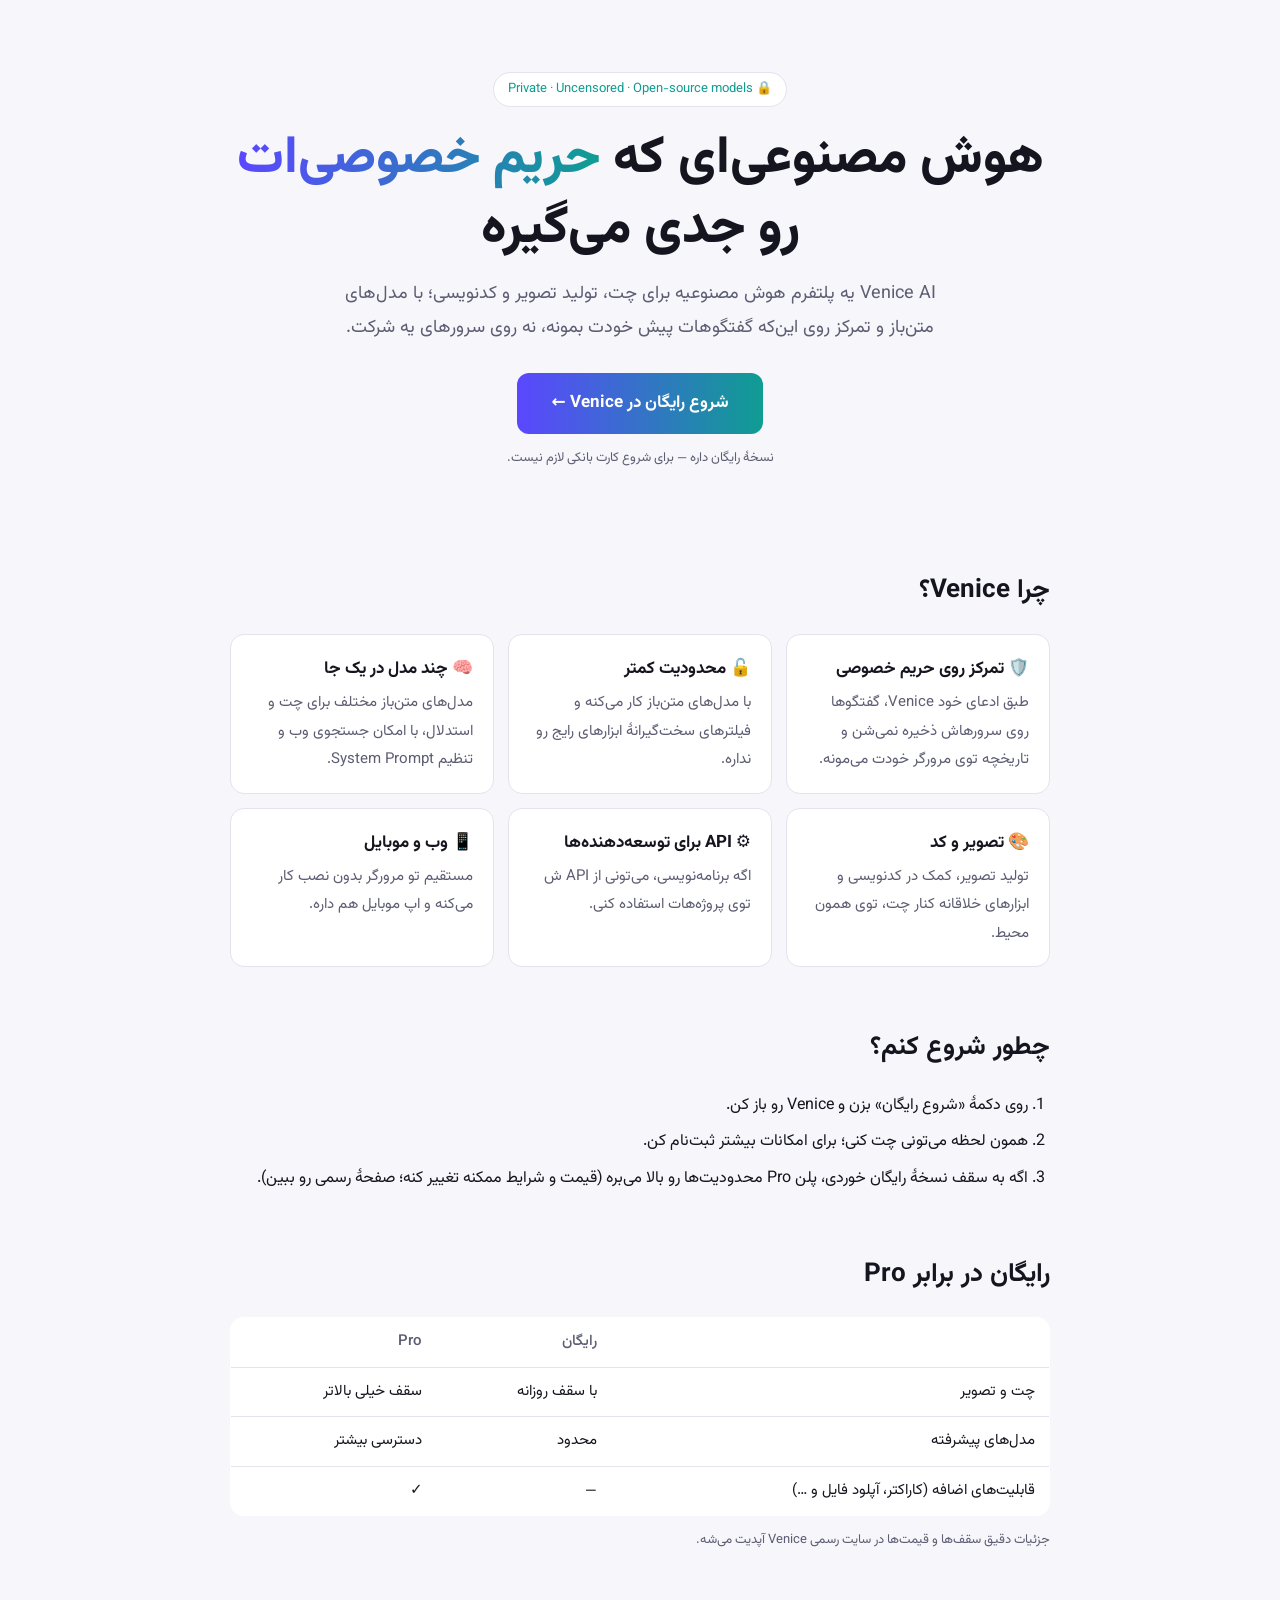
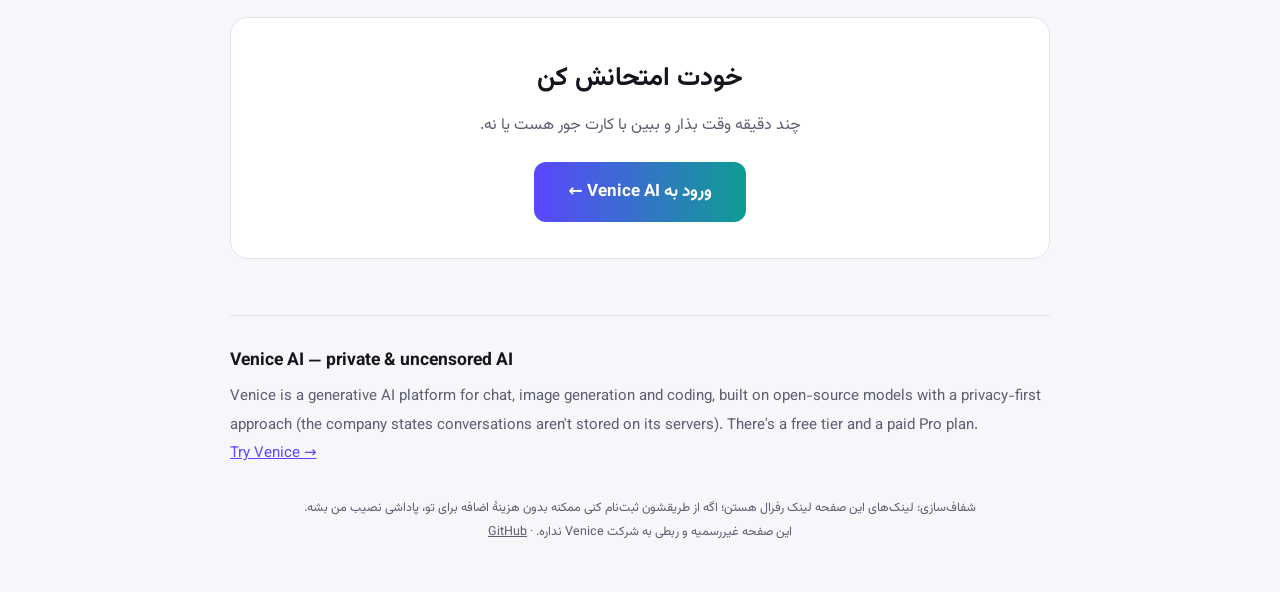
==== index.html @ 867e8a53 "Add Venice AI landing page" ====
<!DOCTYPE html>
<html lang="fa" dir="rtl">
<head>
<meta charset="UTF-8">
<meta name="viewport" content="width=device-width, initial-scale=1">
<title>Venice AI — هوش مصنوعی خصوصی و بدون سانسور</title>
<meta name="description" content="معرفی Venice AI: چت، تولید تصویر و کدنویسی با مدل‌های متن‌باز، با تمرکز روی حریم خصوصی. نسخهٔ رایگان دارد.">
<meta property="og:title" content="Venice AI — هوش مصنوعی خصوصی و بدون سانسور">
<meta property="og:description" content="چت، تصویر و کد با مدل‌های متن‌باز و تمرکز روی حریم خصوصی. شروع رایگان.">
<link href="https://fonts.googleapis.com/css2?family=Vazirmatn:wght@400;500;700;800&display=swap" rel="stylesheet">
<style>
:root{--bg:#0b0b10;--card:#14141c;--line:#23232f;--tx:#e8e8ef;--mut:#9a9aae;--ac:#8b7cff;--ac2:#4fd1c5}
@media(prefers-color-scheme:light){:root{--bg:#f6f6fb;--card:#fff;--line:#e3e3ee;--tx:#15151f;--mut:#5d5d73;--ac:#5b47ff;--ac2:#0f9d92}}
*{box-sizing:border-box}
body{margin:0;background:var(--bg);color:var(--tx);font-family:'Vazirmatn',system-ui,sans-serif;line-height:1.9}
.wrap{max-width:860px;margin:0 auto;padding:0 20px}
.hero{padding:72px 0 40px;text-align:center}
.badge{display:inline-block;font-size:13px;color:var(--ac2);border:1px solid var(--line);background:var(--card);padding:4px 14px;border-radius:99px}
h1{font-size:clamp(30px,6vw,52px);line-height:1.35;margin:18px 0 12px;font-weight:800}
h1 span{background:linear-gradient(90deg,var(--ac),var(--ac2));-webkit-background-clip:text;background-clip:text;color:transparent}
.lead{color:var(--mut);font-size:18px;max-width:620px;margin:0 auto 28px}
.btn{display:inline-block;background:linear-gradient(90deg,var(--ac),var(--ac2));color:#fff;text-decoration:none;font-weight:700;padding:14px 34px;border-radius:12px;font-size:17px;transition:transform .15s}
.btn:hover{transform:translateY(-2px)}
.note{color:var(--mut);font-size:13px;margin-top:12px}
h2{font-size:26px;margin:56px 0 18px}
.grid{display:grid;grid-template-columns:repeat(auto-fit,minmax(230px,1fr));gap:14px}
.card{background:var(--card);border:1px solid var(--line);border-radius:14px;padding:18px 20px}
.card b{display:block;font-size:17px;margin-bottom:4px}
.card p{margin:0;color:var(--mut);font-size:15px}
ol{padding-inline-start:22px}
li{margin:6px 0}
table{width:100%;border-collapse:collapse;background:var(--card);border:1px solid var(--line);border-radius:14px;overflow:hidden;font-size:15px}
th,td{padding:10px 14px;text-align:right;border-bottom:1px solid var(--line)}
th{color:var(--mut);font-weight:500}
tr:last-child td{border-bottom:0}
.cta{text-align:center;margin:64px 0 24px;padding:36px 20px;background:var(--card);border:1px solid var(--line);border-radius:18px}
.cta h2{margin:0 0 8px}
.cta p{color:var(--mut);margin:0 0 20px}
.en{margin-top:56px;padding-top:28px;border-top:1px solid var(--line);direction:ltr;text-align:left;color:var(--mut);font-size:15px}
.en h3{color:var(--tx);margin:0 0 6px}
.en a{color:var(--ac)}
footer{text-align:center;color:var(--mut);font-size:12.5px;padding:28px 0 48px}
footer a{color:var(--mut)}
</style>
</head>
<body>
<div class="wrap">

<section class="hero">
  <span class="badge">🔒 Private · Uncensored · Open-source models</span>
  <h1>هوش مصنوعی‌ای که <span>حریم خصوصی‌ات</span> رو جدی می‌گیره</h1>
  <p class="lead">Venice AI یه پلتفرم هوش مصنوعیه برای چت، تولید تصویر و کدنویسی؛ با مدل‌های متن‌باز و تمرکز روی این‌که گفتگوهات پیش خودت بمونه، نه روی سرورهای یه شرکت.</p>
  <a class="btn" href="https://venice.ai/chat?ref=HqKyx2" target="_blank" rel="noopener sponsored">شروع رایگان در Venice ←</a>
  <div class="note">نسخهٔ رایگان داره — برای شروع کارت بانکی لازم نیست.</div>
</section>

<h2>چرا Venice؟</h2>
<div class="grid">
  <div class="card"><b>🛡️ تمرکز روی حریم خصوصی</b><p>طبق ادعای خود Venice، گفتگوها روی سرورهاش ذخیره نمی‌شن و تاریخچه توی مرورگر خودت می‌مونه.</p></div>
  <div class="card"><b>🔓 محدودیت کمتر</b><p>با مدل‌های متن‌باز کار می‌کنه و فیلترهای سخت‌گیرانهٔ ابزارهای رایج رو نداره.</p></div>
  <div class="card"><b>🧠 چند مدل در یک جا</b><p>مدل‌های متن‌باز مختلف برای چت و استدلال، با امکان جستجوی وب و تنظیم System Prompt.</p></div>
  <div class="card"><b>🎨 تصویر و کد</b><p>تولید تصویر، کمک در کدنویسی و ابزارهای خلاقانه کنار چت، توی همون محیط.</p></div>
  <div class="card"><b>⚙️ API برای توسعه‌دهنده‌ها</b><p>اگه برنامه‌نویسی، می‌تونی از API ش توی پروژه‌هات استفاده کنی.</p></div>
  <div class="card"><b>📱 وب و موبایل</b><p>مستقیم تو مرورگر بدون نصب کار می‌کنه و اپ موبایل هم داره.</p></div>
</div>

<h2>چطور شروع کنم؟</h2>
<ol>
  <li>روی دکمهٔ «شروع رایگان» بزن و Venice رو باز کن.</li>
  <li>همون لحظه می‌تونی چت کنی؛ برای امکانات بیشتر ثبت‌نام کن.</li>
  <li>اگه به سقف نسخهٔ رایگان خوردی، پلن Pro محدودیت‌ها رو بالا می‌بره (قیمت و شرایط ممکنه تغییر کنه؛ صفحهٔ رسمی رو ببین).</li>
</ol>

<h2>رایگان در برابر Pro</h2>
<table>
  <tr><th></th><th>رایگان</th><th>Pro</th></tr>
  <tr><td>چت و تصویر</td><td>با سقف روزانه</td><td>سقف خیلی بالاتر</td></tr>
  <tr><td>مدل‌های پیشرفته</td><td>محدود</td><td>دسترسی بیشتر</td></tr>
  <tr><td>قابلیت‌های اضافه (کاراکتر، آپلود فایل و …)</td><td>—</td><td>✓</td></tr>
</table>
<div class="note">جزئیات دقیق سقف‌ها و قیمت‌ها در سایت رسمی Venice آپدیت می‌شه.</div>

<section class="cta">
  <h2>خودت امتحانش کن</h2>
  <p>چند دقیقه وقت بذار و ببین با کارت جور هست یا نه.</p>
  <a class="btn" href="https://venice.ai/chat?ref=HqKyx2" target="_blank" rel="noopener sponsored">ورود به Venice AI ←</a>
</section>

<section class="en">
  <h3>Venice AI — private &amp; uncensored AI</h3>
  Venice is a generative AI platform for chat, image generation and coding, built on open-source models with a privacy-first approach (the company states conversations aren't stored on its servers). There's a free tier and a paid Pro plan.
  <br><a href="https://venice.ai/chat?ref=HqKyx2" target="_blank" rel="noopener sponsored">Try Venice →</a>
</section>

<footer>
  شفاف‌سازی: لینک‌های این صفحه لینک رفرال هستن؛ اگه از طریقشون ثبت‌نام کنی ممکنه بدون هزینهٔ اضافه برای تو، پاداشی نصیب من بشه.<br>
  این صفحه غیررسمیه و ربطی به شرکت Venice نداره. · <a href="https://github.com/Hamedshahi5/venice-ai">GitHub</a>
</footer>

</div>
</body>
</html>
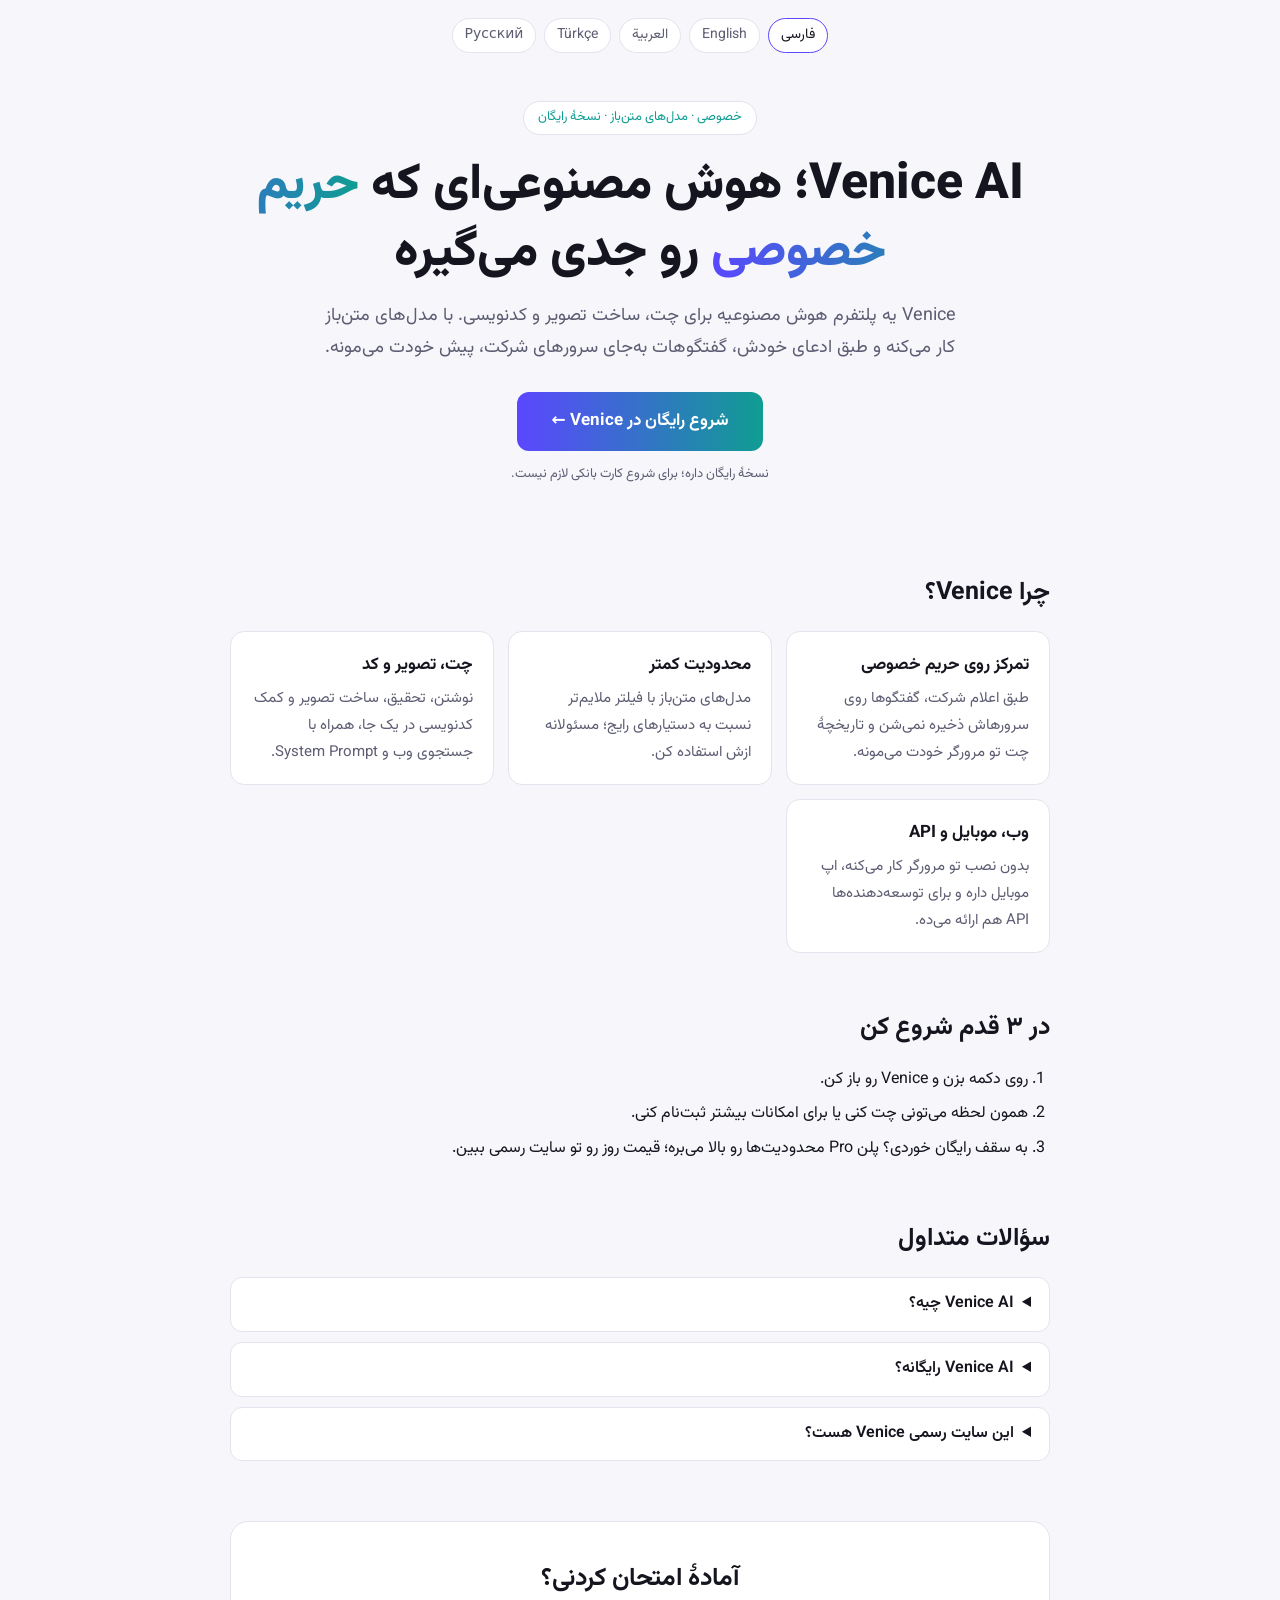
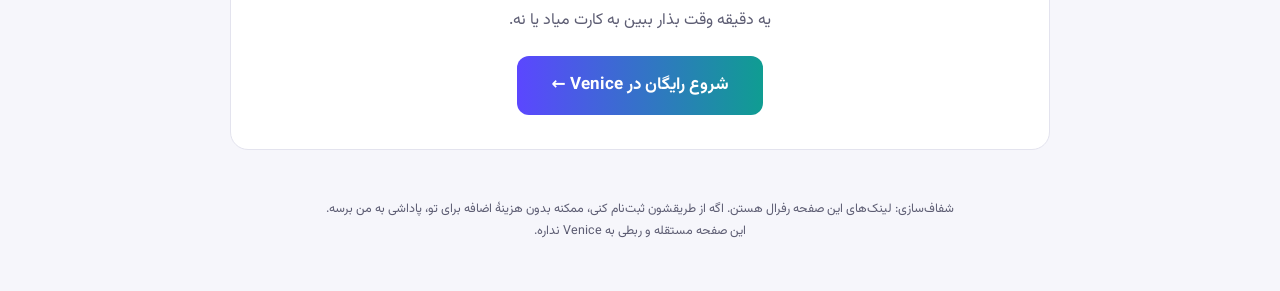
==== commit 339e498b: "Multilingual SEO pages (fa/en/ar/tr/ru), sitemap, OG image" ====
--- a/index.html
+++ b/index.html
@@ -3,100 +3,47 @@
 <head>
 <meta charset="UTF-8">
 <meta name="viewport" content="width=device-width, initial-scale=1">
-<title>Venice AI — هوش مصنوعی خصوصی و بدون سانسور</title>
-<meta name="description" content="معرفی Venice AI: چت، تولید تصویر و کدنویسی با مدل‌های متن‌باز، با تمرکز روی حریم خصوصی. نسخهٔ رایگان دارد.">
-<meta property="og:title" content="Venice AI — هوش مصنوعی خصوصی و بدون سانسور">
-<meta property="og:description" content="چت، تصویر و کد با مدل‌های متن‌باز و تمرکز روی حریم خصوصی. شروع رایگان.">
-<link href="https://fonts.googleapis.com/css2?family=Vazirmatn:wght@400;500;700;800&display=swap" rel="stylesheet">
-<style>
-:root{--bg:#0b0b10;--card:#14141c;--line:#23232f;--tx:#e8e8ef;--mut:#9a9aae;--ac:#8b7cff;--ac2:#4fd1c5}
-@media(prefers-color-scheme:light){:root{--bg:#f6f6fb;--card:#fff;--line:#e3e3ee;--tx:#15151f;--mut:#5d5d73;--ac:#5b47ff;--ac2:#0f9d92}}
-*{box-sizing:border-box}
-body{margin:0;background:var(--bg);color:var(--tx);font-family:'Vazirmatn',system-ui,sans-serif;line-height:1.9}
-.wrap{max-width:860px;margin:0 auto;padding:0 20px}
-.hero{padding:72px 0 40px;text-align:center}
-.badge{display:inline-block;font-size:13px;color:var(--ac2);border:1px solid var(--line);background:var(--card);padding:4px 14px;border-radius:99px}
-h1{font-size:clamp(30px,6vw,52px);line-height:1.35;margin:18px 0 12px;font-weight:800}
-h1 span{background:linear-gradient(90deg,var(--ac),var(--ac2));-webkit-background-clip:text;background-clip:text;color:transparent}
-.lead{color:var(--mut);font-size:18px;max-width:620px;margin:0 auto 28px}
-.btn{display:inline-block;background:linear-gradient(90deg,var(--ac),var(--ac2));color:#fff;text-decoration:none;font-weight:700;padding:14px 34px;border-radius:12px;font-size:17px;transition:transform .15s}
-.btn:hover{transform:translateY(-2px)}
-.note{color:var(--mut);font-size:13px;margin-top:12px}
-h2{font-size:26px;margin:56px 0 18px}
-.grid{display:grid;grid-template-columns:repeat(auto-fit,minmax(230px,1fr));gap:14px}
-.card{background:var(--card);border:1px solid var(--line);border-radius:14px;padding:18px 20px}
-.card b{display:block;font-size:17px;margin-bottom:4px}
-.card p{margin:0;color:var(--mut);font-size:15px}
-ol{padding-inline-start:22px}
-li{margin:6px 0}
-table{width:100%;border-collapse:collapse;background:var(--card);border:1px solid var(--line);border-radius:14px;overflow:hidden;font-size:15px}
-th,td{padding:10px 14px;text-align:right;border-bottom:1px solid var(--line)}
-th{color:var(--mut);font-weight:500}
-tr:last-child td{border-bottom:0}
-.cta{text-align:center;margin:64px 0 24px;padding:36px 20px;background:var(--card);border:1px solid var(--line);border-radius:18px}
-.cta h2{margin:0 0 8px}
-.cta p{color:var(--mut);margin:0 0 20px}
-.en{margin-top:56px;padding-top:28px;border-top:1px solid var(--line);direction:ltr;text-align:left;color:var(--mut);font-size:15px}
-.en h3{color:var(--tx);margin:0 0 6px}
-.en a{color:var(--ac)}
-footer{text-align:center;color:var(--mut);font-size:12.5px;padding:28px 0 48px}
-footer a{color:var(--mut)}
-</style>
+<title>Venice AI — چت هوش مصنوعی خصوصی و بدون سانسور | شروع رایگان</title>
+<meta name="description" content="معرفی Venice AI؛ پلتفرم هوش مصنوعی با تمرکز روی حریم خصوصی برای چت، ساخت تصویر و کدنویسی با مدل‌های متن‌باز. بدون هزینه شروع کن.">
+<link rel="canonical" href="https://hamedshahi5.github.io/venice-ai/">
+<link rel="alternate" hreflang="fa" href="https://hamedshahi5.github.io/venice-ai/">
+<link rel="alternate" hreflang="en" href="https://hamedshahi5.github.io/venice-ai/en/">
+<link rel="alternate" hreflang="ar" href="https://hamedshahi5.github.io/venice-ai/ar/">
+<link rel="alternate" hreflang="tr" href="https://hamedshahi5.github.io/venice-ai/tr/">
+<link rel="alternate" hreflang="ru" href="https://hamedshahi5.github.io/venice-ai/ru/">
+<link rel="alternate" hreflang="x-default" href="https://hamedshahi5.github.io/venice-ai/en/">
+<meta property="og:type" content="website">
+<meta property="og:site_name" content="Venice AI — Intro">
+<meta property="og:title" content="Venice AI — چت هوش مصنوعی خصوصی و بدون سانسور | شروع رایگان">
+<meta property="og:description" content="معرفی Venice AI؛ پلتفرم هوش مصنوعی با تمرکز روی حریم خصوصی برای چت، ساخت تصویر و کدنویسی با مدل‌های متن‌باز. بدون هزینه شروع کن.">
+<meta property="og:url" content="https://hamedshahi5.github.io/venice-ai/">
+<meta property="og:locale" content="fa_IR">
+<meta property="og:image" content="https://hamedshahi5.github.io/venice-ai/og.png">
+<meta name="twitter:card" content="summary_large_image">
+<link rel="icon" href="data:image/svg+xml,%3Csvg xmlns='http://www.w3.org/2000/svg' viewBox='0 0 100 100'%3E%3Ctext y='.9em' font-size='90'%3E🔒%3C/text%3E%3C/svg%3E">
+<link rel="preconnect" href="https://fonts.googleapis.com"><link rel="preconnect" href="https://fonts.gstatic.com" crossorigin><link href="https://fonts.googleapis.com/css2?family=Vazirmatn:wght@400;700;800&display=swap" rel="stylesheet"><link rel="stylesheet" href="style.css">
+<script type="application/ld+json">[{"@context": "https://schema.org", "@type": "WebPage", "name": "Venice AI — چت هوش مصنوعی خصوصی و بدون سانسور | شروع رایگان", "description": "معرفی Venice AI؛ پلتفرم هوش مصنوعی با تمرکز روی حریم خصوصی برای چت، ساخت تصویر و کدنویسی با مدل‌های متن‌باز. بدون هزینه شروع کن.", "url": "https://hamedshahi5.github.io/venice-ai/", "inLanguage": "fa", "isPartOf": {"@type": "WebSite", "name": "Venice AI — Intro", "url": "https://hamedshahi5.github.io/venice-ai/"}}, {"@context": "https://schema.org", "@type": "FAQPage", "inLanguage": "fa", "mainEntity": [{"@type": "Question", "name": "Venice AI چیه؟", "acceptedAnswer": {"@type": "Answer", "text": "یه پلتفرم هوش مصنوعی با تمرکز روی حریم خصوصی و محدودیت کمتر برای متن، تصویر و کد که روی مدل‌های متن‌باز ساخته شده."}}, {"@type": "Question", "name": "Venice AI رایگانه؟", "acceptedAnswer": {"@type": "Answer", "text": "بله، نسخهٔ رایگان با سقف روزانه داره. پلن پولی Pro سقف‌ها رو بالا می‌بره و امکانات بیشتری باز می‌کنه؛ جزئیات روز رو تو سایت رسمی ببین."}}, {"@type": "Question", "name": "این سایت رسمی Venice هست؟", "acceptedAnswer": {"@type": "Answer", "text": "نه. این یه صفحهٔ معرفی مستقل و غیررسمیه و وابسته به Venice نیست."}}]}]</script>
 </head>
-<body>
+<body class="rtl">
 <div class="wrap">
-
-<section class="hero">
-  <span class="badge">🔒 Private · Uncensored · Open-source models</span>
-  <h1>هوش مصنوعی‌ای که <span>حریم خصوصی‌ات</span> رو جدی می‌گیره</h1>
-  <p class="lead">Venice AI یه پلتفرم هوش مصنوعیه برای چت، تولید تصویر و کدنویسی؛ با مدل‌های متن‌باز و تمرکز روی این‌که گفتگوهات پیش خودت بمونه، نه روی سرورهای یه شرکت.</p>
-  <a class="btn" href="https://venice.ai/chat?ref=HqKyx2" target="_blank" rel="noopener sponsored">شروع رایگان در Venice ←</a>
-  <div class="note">نسخهٔ رایگان داره — برای شروع کارت بانکی لازم نیست.</div>
-</section>
-
+<nav class="lang" aria-label="Language"><a href="./" hreflang="fa" lang="fa" class=on aria-current=page>فارسی</a><a href="en/" hreflang="en" lang="en">English</a><a href="ar/" hreflang="ar" lang="ar">العربية</a><a href="tr/" hreflang="tr" lang="tr">Türkçe</a><a href="ru/" hreflang="ru" lang="ru">Русский</a></nav>
+<header class="hero">
+<span class="badge">خصوصی · مدل‌های متن‌باز · نسخهٔ رایگان</span>
+<h1>Venice AI؛ هوش مصنوعی‌ای که <span>حریم خصوصی</span> رو جدی می‌گیره</h1>
+<p class="lead">Venice یه پلتفرم هوش مصنوعیه برای چت، ساخت تصویر و کدنویسی. با مدل‌های متن‌باز کار می‌کنه و طبق ادعای خودش، گفتگوهات به‌جای سرورهای شرکت، پیش خودت می‌مونه.</p>
+<a class="btn" href="https://venice.ai/chat?ref=HqKyx2" target="_blank" rel="noopener sponsored nofollow">شروع رایگان در Venice ←</a>
+<p class="note">نسخهٔ رایگان داره؛ برای شروع کارت بانکی لازم نیست.</p>
+</header>
+<main>
 <h2>چرا Venice؟</h2>
-<div class="grid">
-  <div class="card"><b>🛡️ تمرکز روی حریم خصوصی</b><p>طبق ادعای خود Venice، گفتگوها روی سرورهاش ذخیره نمی‌شن و تاریخچه توی مرورگر خودت می‌مونه.</p></div>
-  <div class="card"><b>🔓 محدودیت کمتر</b><p>با مدل‌های متن‌باز کار می‌کنه و فیلترهای سخت‌گیرانهٔ ابزارهای رایج رو نداره.</p></div>
-  <div class="card"><b>🧠 چند مدل در یک جا</b><p>مدل‌های متن‌باز مختلف برای چت و استدلال، با امکان جستجوی وب و تنظیم System Prompt.</p></div>
-  <div class="card"><b>🎨 تصویر و کد</b><p>تولید تصویر، کمک در کدنویسی و ابزارهای خلاقانه کنار چت، توی همون محیط.</p></div>
-  <div class="card"><b>⚙️ API برای توسعه‌دهنده‌ها</b><p>اگه برنامه‌نویسی، می‌تونی از API ش توی پروژه‌هات استفاده کنی.</p></div>
-  <div class="card"><b>📱 وب و موبایل</b><p>مستقیم تو مرورگر بدون نصب کار می‌کنه و اپ موبایل هم داره.</p></div>
-</div>
-
-<h2>چطور شروع کنم؟</h2>
-<ol>
-  <li>روی دکمهٔ «شروع رایگان» بزن و Venice رو باز کن.</li>
-  <li>همون لحظه می‌تونی چت کنی؛ برای امکانات بیشتر ثبت‌نام کن.</li>
-  <li>اگه به سقف نسخهٔ رایگان خوردی، پلن Pro محدودیت‌ها رو بالا می‌بره (قیمت و شرایط ممکنه تغییر کنه؛ صفحهٔ رسمی رو ببین).</li>
-</ol>
-
-<h2>رایگان در برابر Pro</h2>
-<table>
-  <tr><th></th><th>رایگان</th><th>Pro</th></tr>
-  <tr><td>چت و تصویر</td><td>با سقف روزانه</td><td>سقف خیلی بالاتر</td></tr>
-  <tr><td>مدل‌های پیشرفته</td><td>محدود</td><td>دسترسی بیشتر</td></tr>
-  <tr><td>قابلیت‌های اضافه (کاراکتر، آپلود فایل و …)</td><td>—</td><td>✓</td></tr>
-</table>
-<div class="note">جزئیات دقیق سقف‌ها و قیمت‌ها در سایت رسمی Venice آپدیت می‌شه.</div>
-
-<section class="cta">
-  <h2>خودت امتحانش کن</h2>
-  <p>چند دقیقه وقت بذار و ببین با کارت جور هست یا نه.</p>
-  <a class="btn" href="https://venice.ai/chat?ref=HqKyx2" target="_blank" rel="noopener sponsored">ورود به Venice AI ←</a>
-</section>
-
-<section class="en">
-  <h3>Venice AI — private &amp; uncensored AI</h3>
-  Venice is a generative AI platform for chat, image generation and coding, built on open-source models with a privacy-first approach (the company states conversations aren't stored on its servers). There's a free tier and a paid Pro plan.
-  <br><a href="https://venice.ai/chat?ref=HqKyx2" target="_blank" rel="noopener sponsored">Try Venice →</a>
-</section>
-
-<footer>
-  شفاف‌سازی: لینک‌های این صفحه لینک رفرال هستن؛ اگه از طریقشون ثبت‌نام کنی ممکنه بدون هزینهٔ اضافه برای تو، پاداشی نصیب من بشه.<br>
-  این صفحه غیررسمیه و ربطی به شرکت Venice نداره. · <a href="https://github.com/Hamedshahi5/venice-ai">GitHub</a>
-</footer>
-
+<div class="grid"><div class=card><b>تمرکز روی حریم خصوصی</b><p>طبق اعلام شرکت، گفتگوها روی سرورهاش ذخیره نمی‌شن و تاریخچهٔ چت تو مرورگر خودت می‌مونه.</p></div><div class=card><b>محدودیت کمتر</b><p>مدل‌های متن‌باز با فیلتر ملایم‌تر نسبت به دستیارهای رایج؛ مسئولانه ازش استفاده کن.</p></div><div class=card><b>چت، تصویر و کد</b><p>نوشتن، تحقیق، ساخت تصویر و کمک کدنویسی در یک جا، همراه با جستجوی وب و System Prompt.</p></div><div class=card><b>وب، موبایل و API</b><p>بدون نصب تو مرورگر کار می‌کنه، اپ موبایل داره و برای توسعه‌دهنده‌ها API هم ارائه می‌ده.</p></div></div>
+<h2>در ۳ قدم شروع کن</h2>
+<ol><li>روی دکمه بزن و Venice رو باز کن.</li><li>همون لحظه می‌تونی چت کنی یا برای امکانات بیشتر ثبت‌نام کنی.</li><li>به سقف رایگان خوردی؟ پلن Pro محدودیت‌ها رو بالا می‌بره؛ قیمت روز رو تو سایت رسمی ببین.</li></ol>
+<h2>سؤالات متداول</h2>
+<details><summary>Venice AI چیه؟</summary><p>یه پلتفرم هوش مصنوعی با تمرکز روی حریم خصوصی و محدودیت کمتر برای متن، تصویر و کد که روی مدل‌های متن‌باز ساخته شده.</p></details><details><summary>Venice AI رایگانه؟</summary><p>بله، نسخهٔ رایگان با سقف روزانه داره. پلن پولی Pro سقف‌ها رو بالا می‌بره و امکانات بیشتری باز می‌کنه؛ جزئیات روز رو تو سایت رسمی ببین.</p></details><details><summary>این سایت رسمی Venice هست؟</summary><p>نه. این یه صفحهٔ معرفی مستقل و غیررسمیه و وابسته به Venice نیست.</p></details>
+<section class="cta"><h2>آمادهٔ امتحان کردنی؟</h2><p>یه دقیقه وقت بذار ببین به کارت میاد یا نه.</p><a class="btn" href="https://venice.ai/chat?ref=HqKyx2" target="_blank" rel="noopener sponsored nofollow">شروع رایگان در Venice ←</a></section>
+</main>
+<footer>شفاف‌سازی: لینک‌های این صفحه رفرال هستن. اگه از طریقشون ثبت‌نام کنی، ممکنه بدون هزینهٔ اضافه برای تو، پاداشی به من برسه. این صفحه مستقله و ربطی به Venice نداره.</footer>
 </div>
 </body>
 </html>
--- a/style.css
+++ b/style.css
@@ -0,0 +1,31 @@
+:root{--bg:#0b0b10;--card:#14141c;--line:#23232f;--tx:#e8e8ef;--mut:#9a9aae;--ac:#8b7cff;--ac2:#4fd1c5}
+@media(prefers-color-scheme:light){:root{--bg:#f6f6fb;--card:#fff;--line:#e3e3ee;--tx:#15151f;--mut:#5d5d73;--ac:#5b47ff;--ac2:#0f9d92}}
+*{box-sizing:border-box}
+body{margin:0;background:var(--bg);color:var(--tx);font-family:system-ui,-apple-system,"Segoe UI",Roboto,sans-serif;line-height:1.8}
+body.rtl{font-family:'Vazirmatn',system-ui,sans-serif}
+.wrap{max-width:860px;margin:0 auto;padding:0 20px}
+.lang{display:flex;flex-wrap:wrap;gap:8px;justify-content:center;padding:18px 0 0}
+.lang a{color:var(--mut);text-decoration:none;font-size:14px;padding:4px 12px;border:1px solid var(--line);border-radius:99px;background:var(--card)}
+.lang a.on{color:var(--tx);border-color:var(--ac)}
+.hero{padding:48px 0 32px;text-align:center}
+.badge{display:inline-block;font-size:13px;color:var(--ac2);border:1px solid var(--line);background:var(--card);padding:4px 14px;border-radius:99px}
+h1{font-size:clamp(28px,6vw,50px);line-height:1.35;margin:18px 0 12px;font-weight:800}
+h1 span{background:linear-gradient(90deg,var(--ac),var(--ac2));-webkit-background-clip:text;background-clip:text;color:transparent}
+.lead{color:var(--mut);font-size:18px;max-width:640px;margin:0 auto 28px}
+.btn{display:inline-block;background:linear-gradient(90deg,var(--ac),var(--ac2));color:#fff;text-decoration:none;font-weight:700;padding:14px 34px;border-radius:12px;font-size:17px;transition:transform .15s}
+.btn:hover{transform:translateY(-2px)}
+.note{color:var(--mut);font-size:13px;margin:12px 0 0}
+h2{font-size:25px;margin:52px 0 16px}
+.grid{display:grid;grid-template-columns:repeat(auto-fit,minmax(250px,1fr));gap:14px}
+.card{background:var(--card);border:1px solid var(--line);border-radius:14px;padding:18px 20px}
+.card b{display:block;font-size:17px;margin-bottom:4px}
+.card p{margin:0;color:var(--mut);font-size:15px}
+ol{padding-inline-start:22px}
+li{margin:6px 0}
+details{background:var(--card);border:1px solid var(--line);border-radius:12px;padding:12px 18px;margin:10px 0}
+summary{cursor:pointer;font-weight:600}
+details p{color:var(--mut);margin:8px 0 2px}
+.cta{text-align:center;margin:60px 0 24px;padding:34px 20px;background:var(--card);border:1px solid var(--line);border-radius:18px}
+.cta h2{margin:0 0 6px}
+.cta p{color:var(--mut);margin:0 0 20px}
+footer{text-align:center;color:var(--mut);font-size:12.5px;padding:24px 0 48px;max-width:640px;margin:0 auto}
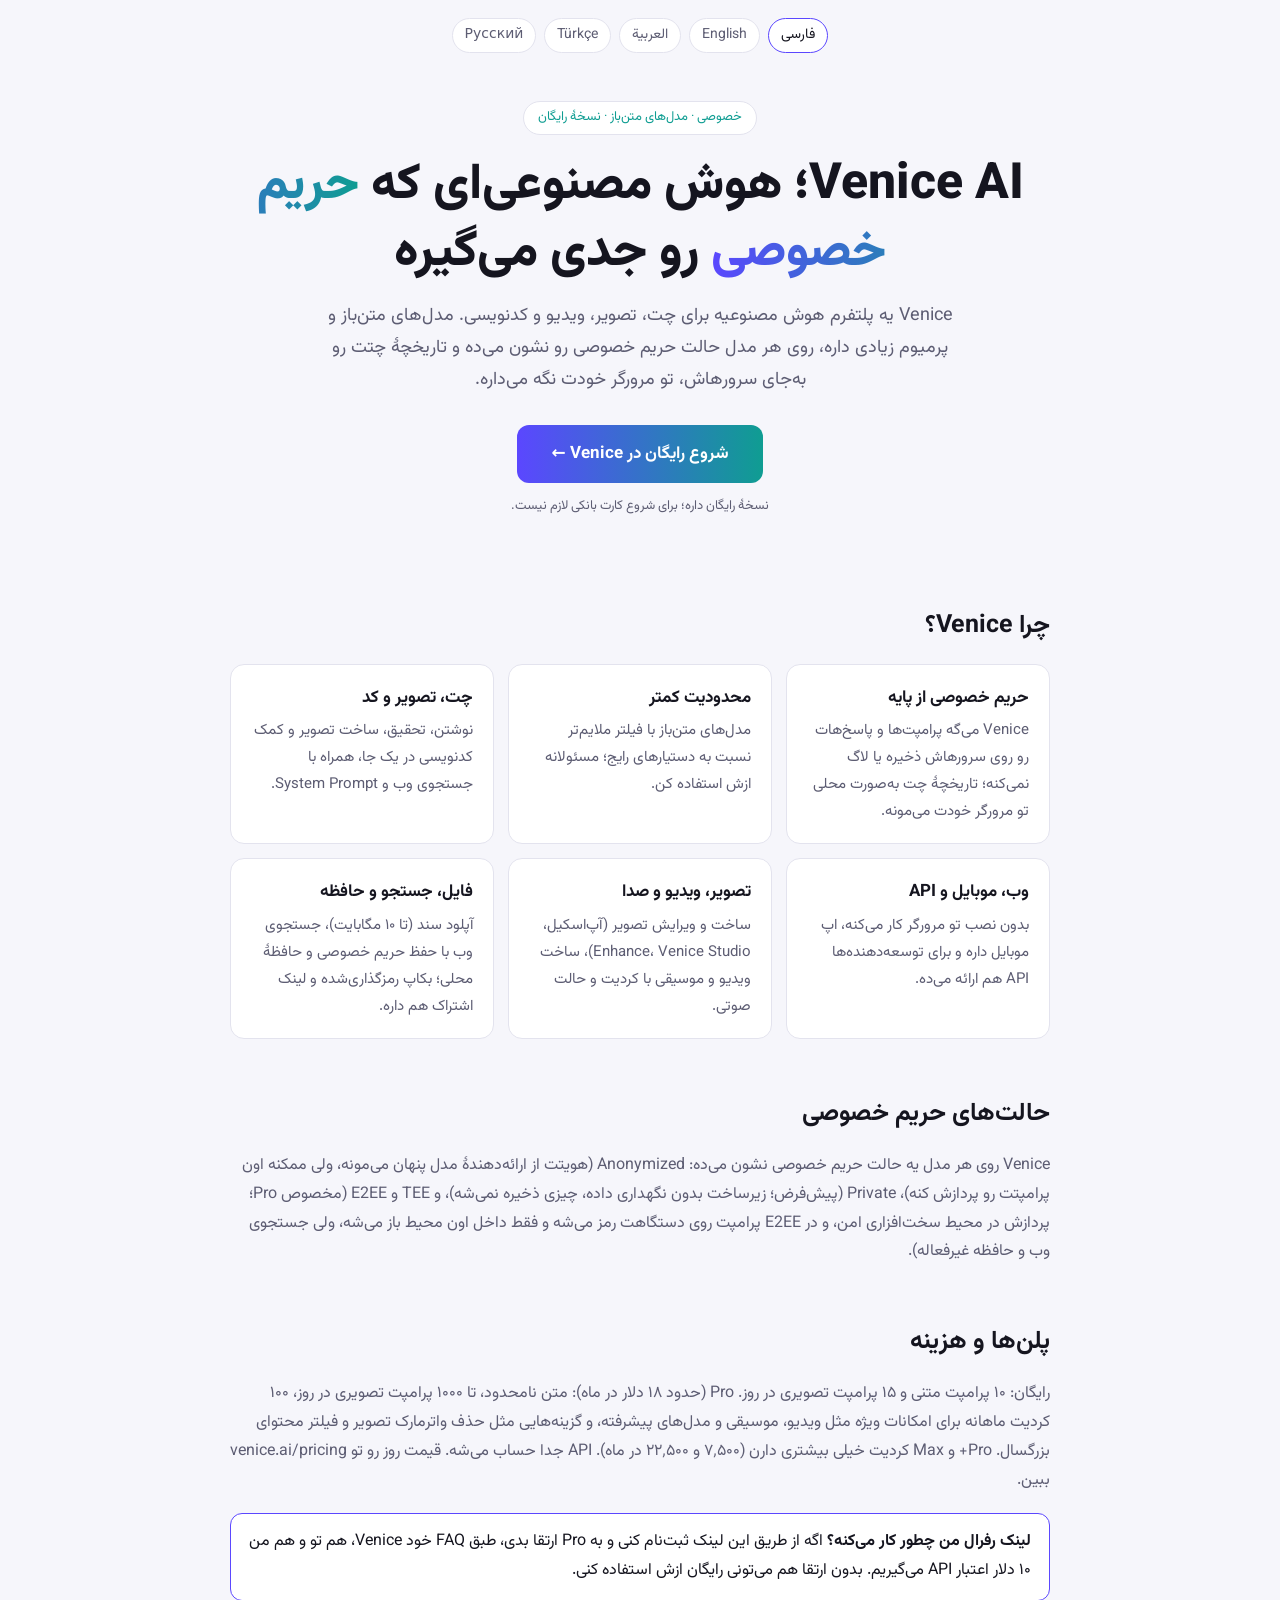
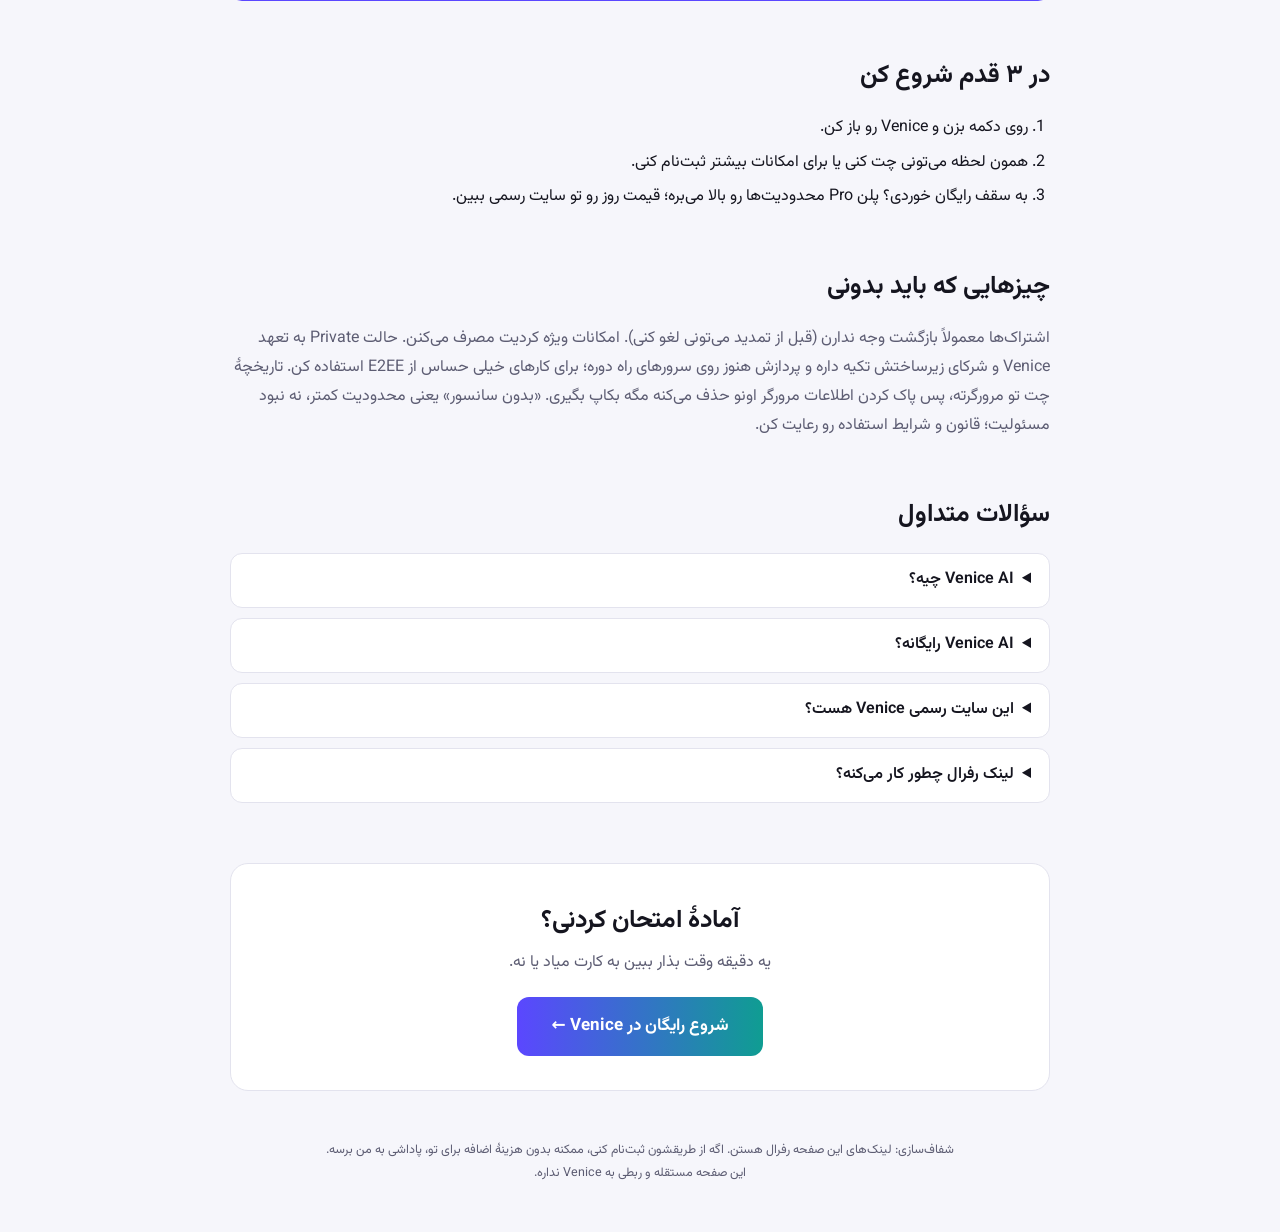
==== commit dc70600a: "Researched content, view/click counters, stats page; referral URL out of source" ====
--- a/index.html
+++ b/index.html
@@ -22,7 +22,8 @@
 <meta name="twitter:card" content="summary_large_image">
 <link rel="icon" href="data:image/svg+xml,%3Csvg xmlns='http://www.w3.org/2000/svg' viewBox='0 0 100 100'%3E%3Ctext y='.9em' font-size='90'%3E🔒%3C/text%3E%3C/svg%3E">
 <link rel="preconnect" href="https://fonts.googleapis.com"><link rel="preconnect" href="https://fonts.gstatic.com" crossorigin><link href="https://fonts.googleapis.com/css2?family=Vazirmatn:wght@400;700;800&display=swap" rel="stylesheet"><link rel="stylesheet" href="style.css">
-<script type="application/ld+json">[{"@context": "https://schema.org", "@type": "WebPage", "name": "Venice AI — چت هوش مصنوعی خصوصی و بدون سانسور | شروع رایگان", "description": "معرفی Venice AI؛ پلتفرم هوش مصنوعی با تمرکز روی حریم خصوصی برای چت، ساخت تصویر و کدنویسی با مدل‌های متن‌باز. بدون هزینه شروع کن.", "url": "https://hamedshahi5.github.io/venice-ai/", "inLanguage": "fa", "isPartOf": {"@type": "WebSite", "name": "Venice AI — Intro", "url": "https://hamedshahi5.github.io/venice-ai/"}}, {"@context": "https://schema.org", "@type": "FAQPage", "inLanguage": "fa", "mainEntity": [{"@type": "Question", "name": "Venice AI چیه؟", "acceptedAnswer": {"@type": "Answer", "text": "یه پلتفرم هوش مصنوعی با تمرکز روی حریم خصوصی و محدودیت کمتر برای متن، تصویر و کد که روی مدل‌های متن‌باز ساخته شده."}}, {"@type": "Question", "name": "Venice AI رایگانه؟", "acceptedAnswer": {"@type": "Answer", "text": "بله، نسخهٔ رایگان با سقف روزانه داره. پلن پولی Pro سقف‌ها رو بالا می‌بره و امکانات بیشتری باز می‌کنه؛ جزئیات روز رو تو سایت رسمی ببین."}}, {"@type": "Question", "name": "این سایت رسمی Venice هست؟", "acceptedAnswer": {"@type": "Answer", "text": "نه. این یه صفحهٔ معرفی مستقل و غیررسمیه و وابسته به Venice نیست."}}]}]</script>
+<meta name="robots" content="index,follow,max-image-preview:large">
+<script type="application/ld+json">[{"@context": "https://schema.org", "@type": "WebPage", "name": "Venice AI — چت هوش مصنوعی خصوصی و بدون سانسور | شروع رایگان", "description": "معرفی Venice AI؛ پلتفرم هوش مصنوعی با تمرکز روی حریم خصوصی برای چت، ساخت تصویر و کدنویسی با مدل‌های متن‌باز. بدون هزینه شروع کن.", "url": "https://hamedshahi5.github.io/venice-ai/", "inLanguage": "fa", "isPartOf": {"@type": "WebSite", "name": "Venice AI — Intro", "url": "https://hamedshahi5.github.io/venice-ai/"}}, {"@context": "https://schema.org", "@type": "FAQPage", "inLanguage": "fa", "mainEntity": [{"@type": "Question", "name": "Venice AI چیه؟", "acceptedAnswer": {"@type": "Answer", "text": "یه پلتفرم هوش مصنوعی با تمرکز روی حریم خصوصی و محدودیت کمتر برای متن، تصویر و کد که روی مدل‌های متن‌باز ساخته شده."}}, {"@type": "Question", "name": "Venice AI رایگانه؟", "acceptedAnswer": {"@type": "Answer", "text": "بله، نسخهٔ رایگان با سقف روزانه داره. پلن پولی Pro سقف‌ها رو بالا می‌بره و امکانات بیشتری باز می‌کنه؛ جزئیات روز رو تو سایت رسمی ببین."}}, {"@type": "Question", "name": "این سایت رسمی Venice هست؟", "acceptedAnswer": {"@type": "Answer", "text": "نه. این یه صفحهٔ معرفی مستقل و غیررسمیه و وابسته به Venice نیست."}}, {"@type": "Question", "name": "لینک رفرال چطور کار می‌کنه؟", "acceptedAnswer": {"@type": "Answer", "text": "اگه از طریق لینک ثبت‌نام کنی و به Pro ارتقا بدی، طبق FAQ خود Venice، هر دو طرف ۱۰ دلار اعتبار API می‌گیرن. استفادهٔ رایگان نیازی به ارتقا نداره."}}]}]</script>
 </head>
 <body class="rtl">
 <div class="wrap">
@@ -30,20 +31,34 @@
 <header class="hero">
 <span class="badge">خصوصی · مدل‌های متن‌باز · نسخهٔ رایگان</span>
 <h1>Venice AI؛ هوش مصنوعی‌ای که <span>حریم خصوصی</span> رو جدی می‌گیره</h1>
-<p class="lead">Venice یه پلتفرم هوش مصنوعیه برای چت، ساخت تصویر و کدنویسی. با مدل‌های متن‌باز کار می‌کنه و طبق ادعای خودش، گفتگوهات به‌جای سرورهای شرکت، پیش خودت می‌مونه.</p>
-<a class="btn" href="https://venice.ai/chat?ref=HqKyx2" target="_blank" rel="noopener sponsored nofollow">شروع رایگان در Venice ←</a>
+<p class="lead">Venice یه پلتفرم هوش مصنوعیه برای چت، تصویر، ویدیو و کدنویسی. مدل‌های متن‌باز و پرمیوم زیادی داره، روی هر مدل حالت حریم خصوصی رو نشون می‌ده و تاریخچهٔ چتت رو به‌جای سرورهاش، تو مرورگر خودت نگه می‌داره.</p>
+<a class="btn ref" href="https://venice.ai/chat?ref=HqKyx2" target="_blank" rel="noopener sponsored nofollow">شروع رایگان در Venice ←</a>
 <p class="note">نسخهٔ رایگان داره؛ برای شروع کارت بانکی لازم نیست.</p>
 </header>
 <main>
 <h2>چرا Venice؟</h2>
-<div class="grid"><div class=card><b>تمرکز روی حریم خصوصی</b><p>طبق اعلام شرکت، گفتگوها روی سرورهاش ذخیره نمی‌شن و تاریخچهٔ چت تو مرورگر خودت می‌مونه.</p></div><div class=card><b>محدودیت کمتر</b><p>مدل‌های متن‌باز با فیلتر ملایم‌تر نسبت به دستیارهای رایج؛ مسئولانه ازش استفاده کن.</p></div><div class=card><b>چت، تصویر و کد</b><p>نوشتن، تحقیق، ساخت تصویر و کمک کدنویسی در یک جا، همراه با جستجوی وب و System Prompt.</p></div><div class=card><b>وب، موبایل و API</b><p>بدون نصب تو مرورگر کار می‌کنه، اپ موبایل داره و برای توسعه‌دهنده‌ها API هم ارائه می‌ده.</p></div></div>
+<div class="grid"><div class=card><b>حریم خصوصی از پایه</b><p>Venice می‌گه پرامپت‌ها و پاسخ‌هات رو روی سرورهاش ذخیره یا لاگ نمی‌کنه؛ تاریخچهٔ چت به‌صورت محلی تو مرورگر خودت می‌مونه.</p></div><div class=card><b>محدودیت کمتر</b><p>مدل‌های متن‌باز با فیلتر ملایم‌تر نسبت به دستیارهای رایج؛ مسئولانه ازش استفاده کن.</p></div><div class=card><b>چت، تصویر و کد</b><p>نوشتن، تحقیق، ساخت تصویر و کمک کدنویسی در یک جا، همراه با جستجوی وب و System Prompt.</p></div><div class=card><b>وب، موبایل و API</b><p>بدون نصب تو مرورگر کار می‌کنه، اپ موبایل داره و برای توسعه‌دهنده‌ها API هم ارائه می‌ده.</p></div><div class=card><b>تصویر، ویدیو و صدا</b><p>ساخت و ویرایش تصویر (آپ‌اسکیل، Enhance، Venice Studio)، ساخت ویدیو و موسیقی با کردیت و حالت صوتی.</p></div><div class=card><b>فایل، جستجو و حافظه</b><p>آپلود سند (تا ۱۰ مگابایت)، جستجوی وب با حفظ حریم خصوصی و حافظهٔ محلی؛ بکاپ رمزگذاری‌شده و لینک اشتراک هم داره.</p></div></div>
+<h2>حالت‌های حریم خصوصی</h2><p class="txt">Venice روی هر مدل یه حالت حریم خصوصی نشون می‌ده: Anonymized (هویتت از ارائه‌دهندهٔ مدل پنهان می‌مونه، ولی ممکنه اون پرامپتت رو پردازش کنه)، Private (پیش‌فرض؛ زیرساخت بدون نگهداری داده، چیزی ذخیره نمی‌شه)، و TEE و E2EE (مخصوص Pro؛ پردازش در محیط سخت‌افزاری امن، و در E2EE پرامپت روی دستگاهت رمز می‌شه و فقط داخل اون محیط باز می‌شه، ولی جستجوی وب و حافظه غیرفعاله).</p>
+<h2>پلن‌ها و هزینه</h2><p class="txt">رایگان: ۱۰ پرامپت متنی و ۱۵ پرامپت تصویری در روز. Pro (حدود ۱۸ دلار در ماه): متن نامحدود، تا ۱۰۰۰ پرامپت تصویری در روز، ۱۰۰ کردیت ماهانه برای امکانات ویژه مثل ویدیو، موسیقی و مدل‌های پیشرفته، و گزینه‌هایی مثل حذف واترمارک تصویر و فیلتر محتوای بزرگسال. Pro+ و Max کردیت خیلی بیشتری دارن (۷٬۵۰۰ و ۲۲٬۵۰۰ در ماه). API جدا حساب می‌شه. قیمت روز رو تو venice.ai/pricing ببین.</p>
+<div class="box"><b>لینک رفرال من چطور کار می‌کنه؟</b> اگه از طریق این لینک ثبت‌نام کنی و به Pro ارتقا بدی، طبق FAQ خود Venice، هم تو و هم من ۱۰ دلار اعتبار API می‌گیریم. بدون ارتقا هم می‌تونی رایگان ازش استفاده کنی.</div>
 <h2>در ۳ قدم شروع کن</h2>
 <ol><li>روی دکمه بزن و Venice رو باز کن.</li><li>همون لحظه می‌تونی چت کنی یا برای امکانات بیشتر ثبت‌نام کنی.</li><li>به سقف رایگان خوردی؟ پلن Pro محدودیت‌ها رو بالا می‌بره؛ قیمت روز رو تو سایت رسمی ببین.</li></ol>
+<h2>چیزهایی که باید بدونی</h2><p class="txt">اشتراک‌ها معمولاً بازگشت وجه ندارن (قبل از تمدید می‌تونی لغو کنی). امکانات ویژه کردیت مصرف می‌کنن. حالت Private به تعهد Venice و شرکای زیرساختش تکیه داره و پردازش هنوز روی سرورهای راه دوره؛ برای کارهای خیلی حساس از E2EE استفاده کن. تاریخچهٔ چت تو مرورگرته، پس پاک کردن اطلاعات مرورگر اونو حذف می‌کنه مگه بکاپ بگیری. «بدون سانسور» یعنی محدودیت کمتر، نه نبود مسئولیت؛ قانون و شرایط استفاده رو رعایت کن.</p>
 <h2>سؤالات متداول</h2>
-<details><summary>Venice AI چیه؟</summary><p>یه پلتفرم هوش مصنوعی با تمرکز روی حریم خصوصی و محدودیت کمتر برای متن، تصویر و کد که روی مدل‌های متن‌باز ساخته شده.</p></details><details><summary>Venice AI رایگانه؟</summary><p>بله، نسخهٔ رایگان با سقف روزانه داره. پلن پولی Pro سقف‌ها رو بالا می‌بره و امکانات بیشتری باز می‌کنه؛ جزئیات روز رو تو سایت رسمی ببین.</p></details><details><summary>این سایت رسمی Venice هست؟</summary><p>نه. این یه صفحهٔ معرفی مستقل و غیررسمیه و وابسته به Venice نیست.</p></details>
-<section class="cta"><h2>آمادهٔ امتحان کردنی؟</h2><p>یه دقیقه وقت بذار ببین به کارت میاد یا نه.</p><a class="btn" href="https://venice.ai/chat?ref=HqKyx2" target="_blank" rel="noopener sponsored nofollow">شروع رایگان در Venice ←</a></section>
+<details><summary>Venice AI چیه؟</summary><p>یه پلتفرم هوش مصنوعی با تمرکز روی حریم خصوصی و محدودیت کمتر برای متن، تصویر و کد که روی مدل‌های متن‌باز ساخته شده.</p></details><details><summary>Venice AI رایگانه؟</summary><p>بله، نسخهٔ رایگان با سقف روزانه داره. پلن پولی Pro سقف‌ها رو بالا می‌بره و امکانات بیشتری باز می‌کنه؛ جزئیات روز رو تو سایت رسمی ببین.</p></details><details><summary>این سایت رسمی Venice هست؟</summary><p>نه. این یه صفحهٔ معرفی مستقل و غیررسمیه و وابسته به Venice نیست.</p></details><details><summary>لینک رفرال چطور کار می‌کنه؟</summary><p>اگه از طریق لینک ثبت‌نام کنی و به Pro ارتقا بدی، طبق FAQ خود Venice، هر دو طرف ۱۰ دلار اعتبار API می‌گیرن. استفادهٔ رایگان نیازی به ارتقا نداره.</p></details>
+<section class="cta"><h2>آمادهٔ امتحان کردنی؟</h2><p>یه دقیقه وقت بذار ببین به کارت میاد یا نه.</p><a class="btn ref" href="https://venice.ai/chat?ref=HqKyx2" target="_blank" rel="noopener sponsored nofollow">شروع رایگان در Venice ←</a></section>
 </main>
 <footer>شفاف‌سازی: لینک‌های این صفحه رفرال هستن. اگه از طریقشون ثبت‌نام کنی، ممکنه بدون هزینهٔ اضافه برای تو، پاداشی به من برسه. این صفحه مستقله و ربطی به Venice نداره.</footer>
 </div>
+<script>
+(function(){var B="https://abacus.jasoncameron.dev/hit/vnc-hs5-4f9a7c21/",L="fa";
+function hit(k){try{fetch(B+k,{keepalive:true}).catch(function(){})}catch(e){}}
+hit("views");hit("views-"+L);
+var d=new Date().toISOString().slice(0,10),s=0;
+try{s=localStorage.getItem("vseen")===d;if(!s)localStorage.setItem("vseen",d)}catch(e){}
+if(!s){hit("visitors");hit("visitors-"+L)}
+document.addEventListener("click",function(ev){var a=ev.target.closest&&ev.target.closest("a.ref");
+if(a){hit("clicks");hit("clicks-"+L)}},true);})();
+</script>
 </body>
 </html>
--- a/style.css
+++ b/style.css
@@ -29,3 +29,6 @@
 .cta h2{margin:0 0 6px}
 .cta p{color:var(--mut);margin:0 0 20px}
 footer{text-align:center;color:var(--mut);font-size:12.5px;padding:24px 0 48px;max-width:640px;margin:0 auto}
+.txt{color:var(--mut)}
+.box{margin:18px 0;padding:14px 18px;border:1px solid var(--ac);border-radius:12px;background:var(--card)}
+a.btn.ref{color:#fff}
